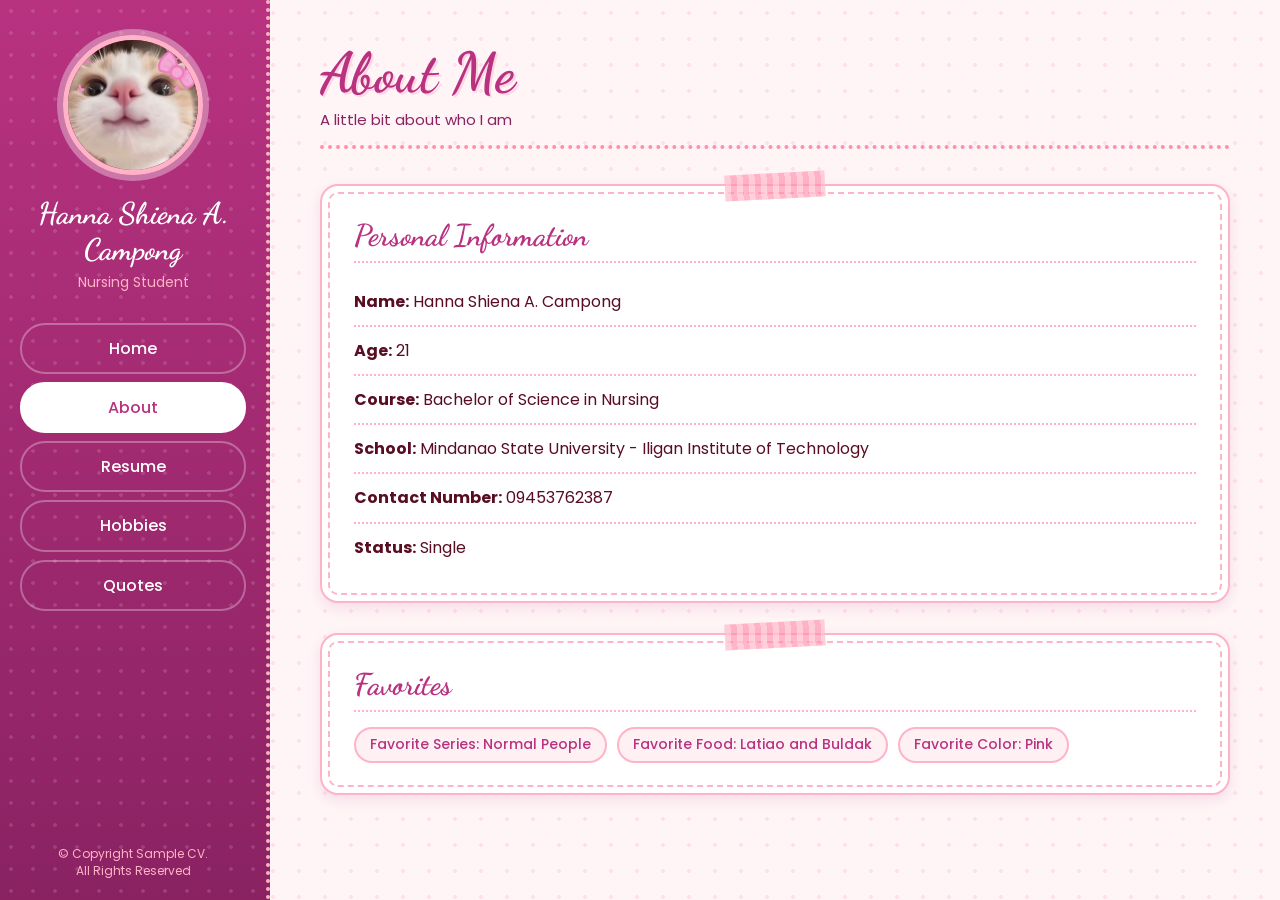
==== about.html @ f399fe33 "Add files via upload" ====
<!DOCTYPE html>
<html>
<head>
    <meta name="viewport" content="width=device-width, initial-scale=1">
    <title>Sample CV - About Me</title>
    <link rel="stylesheet" type="text/css" href="style.css" media="screen">
</head>
<body>
    <div class="layout">

        <aside class="sidebar">
            <img class="avatar" src="cat.jpg" alt="Profile picture">
            <p class="name">Hanna Shiena A. Campong</p>
            <p class="role">Nursing Student</p>

            <nav>
                <a href="index.html">Home</a>
                <a class="active" href="about.html">About</a>
                <a href="resume.html">Resume</a>
                <a href="services.html">Hobbies</a>
                <a href="testimonials.html">Quotes</a>
            </nav>

            <div class="side-footer">
                © Copyright Sample CV.<br>All Rights Reserved
            </div>
        </aside>

        <main class="main">
            <div class="page-banner">
                <h1>About Me</h1>
                <p class="subtitle">A little bit about who I am</p>
            </div>

            <div class="panel">
                <h2>Personal Information</h2>

                <div class="info-row">
                    <p><strong>Name:</strong> Hanna Shiena A. Campong</p>
                </div>

                <div class="info-row">
                    <p><strong>Age:</strong> 21</p>
                </div>

                <div class="info-row">
                    <p><strong>Course:</strong> Bachelor of Science in Nursing</p>
                </div>

                <div class="info-row">
                    <p><strong>School:</strong> Mindanao State University - Iligan Institute of Technology</p>
                </div>

                <div class="info-row">
                    <p><strong>Contact Number:</strong> 09453762387</p>
                </div>

                <div class="info-row">
                    <p><strong>Status:</strong> Single</p>
                </div>
            </div>

            <div class="panel">
                <h2>Favorites</h2>
                <div class="tags">
                    <span class="tag">Favorite Series: Normal People</span>
                    <span class="tag">Favorite Food: Latiao and Buldak</span>
                    <span class="tag">Favorite Color: Pink</span>
                </div>
            </div>
        </main>

    </div>
</body>
</html>
---- style.css ----
/* Fonts: Dancing Script for titles, Poppins for everything else */
@import url('https://fonts.googleapis.com/css2?family=Dancing+Script:wght@600;700&family=Poppins:wght@300;400;500;600&display=swap');

/* ---------- Colors (change these to recolor the whole site) ---------- */
:root {
    --pink-light: #fff0f3;
    --pink: #ffb3c6;
    --pink-deep: #ff8fab;
    --berry: #b83280;
    --dark-berry: #8a2262;
    --wine: #590d22;
}

/* ---------- Page ---------- */
body {
    background-color: #fff5f7;
    background-image: radial-gradient(#ffe0ea 2px, transparent 2px);
    background-size: 26px 26px;
    background-attachment: fixed;
    font-family: 'Poppins', sans-serif;
    color: var(--wine);
    margin: 0;
    line-height: 1.7;
    scrollbar-color: var(--pink-deep) var(--pink-light);
}

::selection {
    background: var(--pink);
    color: var(--wine);
}

/* ---------- Layout: sidebar + main ---------- */
.layout {
    display: flex;
    min-height: 100vh;
}

.sidebar {
    width: 270px;
    flex-shrink: 0;
    box-sizing: border-box;
    position: sticky;
    top: 0;
    height: 100vh;
    display: flex;
    flex-direction: column;
    align-items: center;
    padding: 35px 20px 20px 20px;
    background-image:
        radial-gradient(rgba(255, 255, 255, 0.13) 2px, transparent 2px),
        linear-gradient(180deg, var(--berry), var(--dark-berry));
    background-size: 22px 22px, 100% 100%;
    border-right: 4px dotted var(--pink);
    color: white;
    text-align: center;
}

.main {
    flex: 1;
    min-width: 0;
    padding: 40px 50px;
}

/* ---------- Sidebar content ---------- */
.sidebar .avatar {
    width: 130px;
    height: 130px;
    object-fit: cover;
    border-radius: 50%;
    border: 5px solid var(--pink);
    box-shadow: 0 0 0 6px rgba(255, 255, 255, 0.35);
}

.sidebar .name {
    font-family: 'Dancing Script', cursive;
    font-size: 30px;
    font-weight: 700;
    margin: 20px 0 0 0;
    line-height: 1.2;
}

.sidebar .role {
    font-size: 14px;
    color: var(--pink);
    margin: 4px 0 0 0;
}

.sidebar nav {
    display: flex;
    flex-direction: column;
    gap: 8px;
    width: 100%;
    margin-top: 28px;
}

.sidebar nav a {
    color: white;
    text-decoration: none;
    padding: 10px 18px;
    border-radius: 25px;
    font-weight: 500;
    text-align: center;
    border: 2px solid rgba(255, 255, 255, 0.3);
}

.sidebar nav a:hover {
    background: rgba(255, 255, 255, 0.2);
}

.sidebar nav a.active {
    background: white;
    color: var(--berry);
    border-color: white;
}

.side-footer {
    margin-top: auto;
    font-size: 12px;
    color: var(--pink);
    line-height: 1.4;
}

/* ---------- Page banner (title area) ---------- */
.page-banner {
    border-bottom: 4px dotted var(--pink-deep);
    padding-bottom: 12px;
    margin-bottom: 35px;
}

.page-banner h1 {
    font-family: 'Dancing Script', cursive;
    font-size: 56px;
    color: var(--berry);
    margin: 0;
    line-height: 1.2;
    text-shadow: 2px 2px 0 #ffd6e4;
}

.page-banner .subtitle {
    margin: 0;
    color: var(--dark-berry);
    font-size: 15px;
}

/* ---------- Panels (stitched cards with washi tape) ---------- */
.panel {
    position: relative;
    background: white;
    border: 2px solid var(--pink);
    border-radius: 18px;
    padding: 30px 32px;
    margin-bottom: 30px;
    box-shadow: 0 5px 14px rgba(184, 50, 128, 0.12);
    outline: 2px dashed var(--pink);
    outline-offset: -10px;
}

/* the little tape strip on top */
.panel::before {
    content: "";
    position: absolute;
    top: -13px;
    left: 50%;
    width: 100px;
    height: 26px;
    background-color: rgba(255, 143, 171, 0.65);
    background-image: repeating-linear-gradient(
        90deg,
        rgba(255, 255, 255, 0.35) 0 6px,
        transparent 6px 12px
    );
    transform: translateX(-50%) rotate(-3deg);
}

.panel h2 {
    font-family: 'Dancing Script', cursive;
    font-size: 30px;
    font-weight: 700;
    color: var(--berry);
    margin: 0 0 15px 0;
    padding-bottom: 6px;
    border-bottom: 2px dotted var(--pink);
    line-height: 1.3;
}

.panel p { margin: 0 0 10px 0; }

/* two panels side by side */
.grid-2 {
    display: grid;
    grid-template-columns: 1fr 1fr;
    gap: 30px;
    margin-bottom: 30px;
}

.grid-2 .panel { margin-bottom: 0; }

/* ---------- Home: intro ---------- */
.intro-text {
    font-size: 18px;
}

/* ---------- Photo album: polaroids (home) ---------- */
.album {
    display: grid;
    grid-template-columns: repeat(3, 1fr);
    gap: 25px;
    padding: 10px 5px;
}

.album img {
    width: 100%;
    aspect-ratio: 1 / 1;
    box-sizing: border-box;
    object-fit: cover;
    display: block;
    background: white;
    padding: 10px 10px 36px 10px;
    border: 1px solid var(--pink);
    box-shadow: 0 5px 12px rgba(184, 50, 128, 0.2);
    transform: rotate(-2deg);
}

.album img:nth-child(even) {
    transform: rotate(2deg);
}

/* ---------- Buttons ---------- */
.btn {
    display: inline-block;
    background: var(--berry);
    color: white;
    text-decoration: none;
    padding: 10px 24px;
    border-radius: 25px;
    font-weight: 500;
    margin: 6px 6px 0 0;
    border: 2px solid var(--berry);
}

.btn:hover {
    background: var(--dark-berry);
    border-color: var(--dark-berry);
}

.btn.outline {
    background: white;
    color: var(--berry);
}

.btn.outline:hover {
    background: var(--pink-light);
}

/* ---------- Tags ---------- */
.tags {
    display: flex;
    flex-wrap: wrap;
    gap: 10px;
}

.tag {
    background: var(--pink-light);
    border: 2px solid var(--pink);
    color: var(--berry);
    padding: 4px 14px;
    border-radius: 20px;
    font-size: 14px;
    font-weight: 500;
}

/* ---------- Card grid (hobbies) ---------- */
.card-grid {
    display: grid;
    grid-template-columns: repeat(auto-fit, minmax(220px, 1fr));
    gap: 25px;
}

.card {
    background: white;
    border: 2px dashed var(--pink-deep);
    border-radius: 20px;
    padding: 26px 22px;
    text-align: center;
    box-shadow: 0 5px 14px rgba(184, 50, 128, 0.1);
}

.card h3 {
    font-family: 'Dancing Script', cursive;
    color: var(--berry);
    font-size: 26px;
    line-height: 1.2;
    margin: 0 0 8px 0;
}

.card p {
    margin: 0;
    font-size: 14px;
}

/* ---------- Timeline (resume) ---------- */
.timeline {
    border-left: 3px dotted var(--pink-deep);
    margin-left: 6px;
    padding-left: 22px;
}

.timeline-item {
    position: relative;
    margin-bottom: 18px;
}

.timeline-item::before {
    content: "";
    position: absolute;
    left: -31px;
    top: 8px;
    width: 13px;
    height: 13px;
    background: var(--berry);
    border-radius: 50%;
    border: 3px solid white;
}

.timeline-item p { margin: 0; }
.timeline-item .date { font-size: 14px; color: var(--berry); }

.skill-list {
    margin: 0;
    padding-left: 20px;
}

.skill-list li { margin-bottom: 8px; }

/* ---------- Info rows (about) ---------- */
.info-row {
    padding: 10px 0;
    border-bottom: 2px dotted var(--pink);
}

.info-row:last-child { border-bottom: none; }
.info-row p { margin: 0; }

/* ---------- Quotes (testimonials) ---------- */
blockquote {
    position: relative;
    background: var(--pink-light);
    border: 2px solid var(--pink);
    border-radius: 18px;
    padding: 20px 25px 20px 60px;
    margin: 0 0 20px 0;
    font-style: italic;
}

blockquote::before {
    content: "“";
    position: absolute;
    top: 4px;
    left: 16px;
    font-family: 'Dancing Script', cursive;
    font-size: 64px;
    line-height: 1;
    color: var(--pink-deep);
}

blockquote:last-child { margin-bottom: 0; }

blockquote .author {
    display: block;
    margin-top: 10px;
    font-style: normal;
    font-weight: 600;
    color: var(--berry);
}



/* ---------- Phones and small screens ---------- */
@media (max-width: 800px) {
    .layout { flex-direction: column; }

    .sidebar {
        width: 100%;
        height: auto;
        position: static;
        padding: 25px 15px;
        border-right: none;
        border-bottom: 4px dotted var(--pink);
    }

    .sidebar nav {
        flex-direction: row;
        flex-wrap: wrap;
        justify-content: center;
    }

    .side-footer { margin-top: 20px; }

    .main { padding: 30px 20px; }

    .page-banner h1 { font-size: 42px; }

    .grid-2 { grid-template-columns: 1fr; }
    .album { grid-template-columns: repeat(2, 1fr); }
}
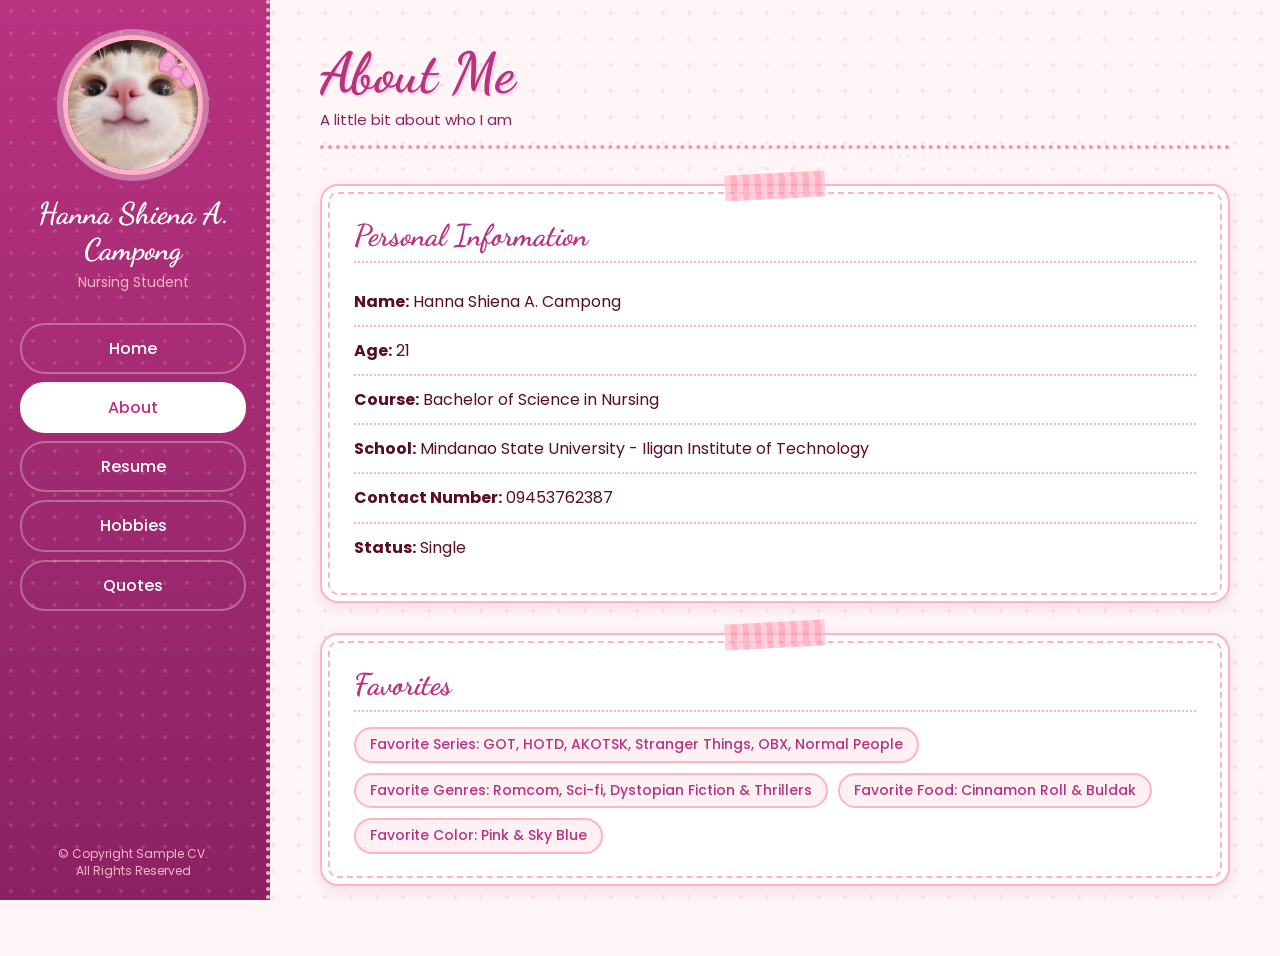
==== commit 7d1efbf5: "Update about.html" ====
--- a/about.html
+++ b/about.html
@@ -63,13 +63,14 @@
             <div class="panel">
                 <h2>Favorites</h2>
                 <div class="tags">
-                    <span class="tag">Favorite Series: Normal People</span>
-                    <span class="tag">Favorite Food: Latiao and Buldak</span>
-                    <span class="tag">Favorite Color: Pink</span>
+                    <span class="tag">Favorite Series: GOT, HOTD, AKOTSK, Stranger Things, OBX, Normal People</span>
+                    <span class="tag">Favorite Genres: Romcom, Sci-fi, Dystopian Fiction & Thrillers </span>
+                    <span class="tag">Favorite Food: Cinnamon Roll & Buldak</span>
+                    <span class="tag">Favorite Color: Pink & Sky Blue</span>
                 </div>
             </div>
         </main>
 
     </div>
 </body>
-</html>+</html>
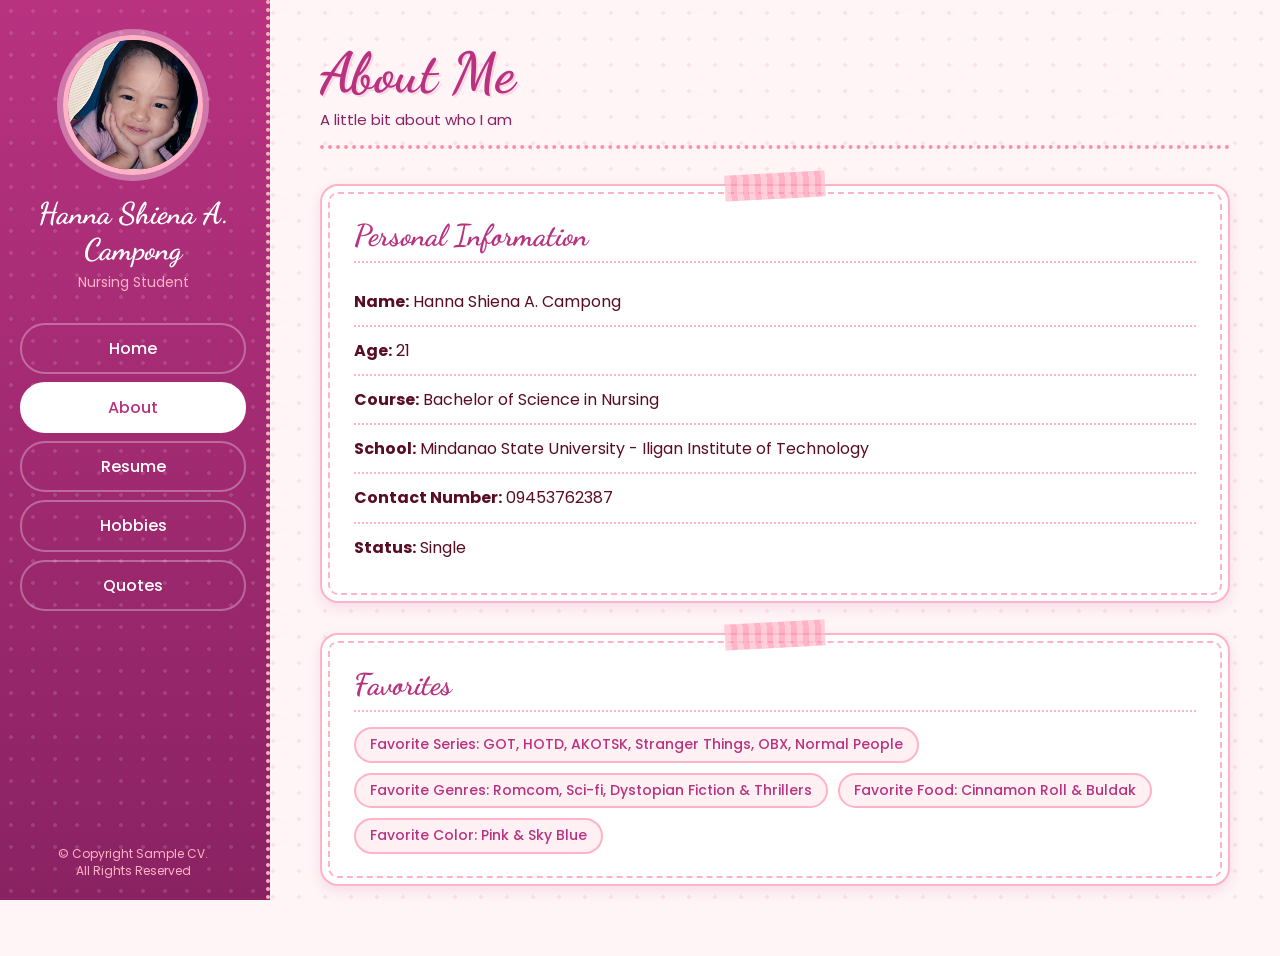
==== commit 8be8bcc9: "Update about.html" ====
--- a/about.html
+++ b/about.html
@@ -9,7 +9,7 @@
     <div class="layout">
 
         <aside class="sidebar">
-            <img class="avatar" src="cat.jpg" alt="Profile picture">
+            <img class="avatar" src="shienadp.jpg" alt="Profile picture">
             <p class="name">Hanna Shiena A. Campong</p>
             <p class="role">Nursing Student</p>
 
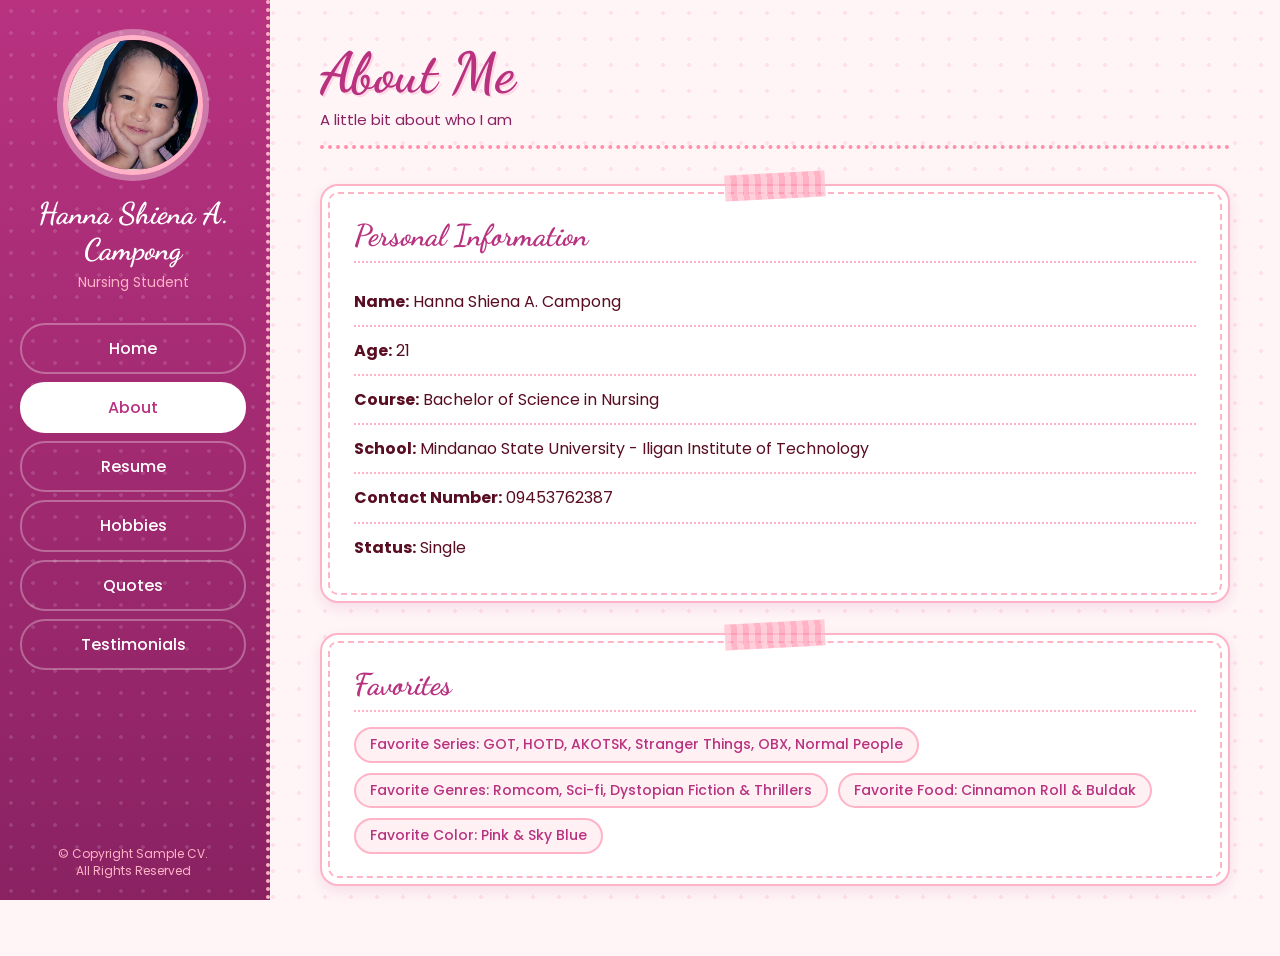
==== commit ec2a23a7: "Update about.html edited nav bar" ====
--- a/about.html
+++ b/about.html
@@ -18,7 +18,8 @@
                 <a class="active" href="about.html">About</a>
                 <a href="resume.html">Resume</a>
                 <a href="services.html">Hobbies</a>
-                <a href="testimonials.html">Quotes</a>
+                <a href="quotes.html">Quotes</a>
+                <a href="testimonials.html">Testimonials</a>
             </nav>
 
             <div class="side-footer">
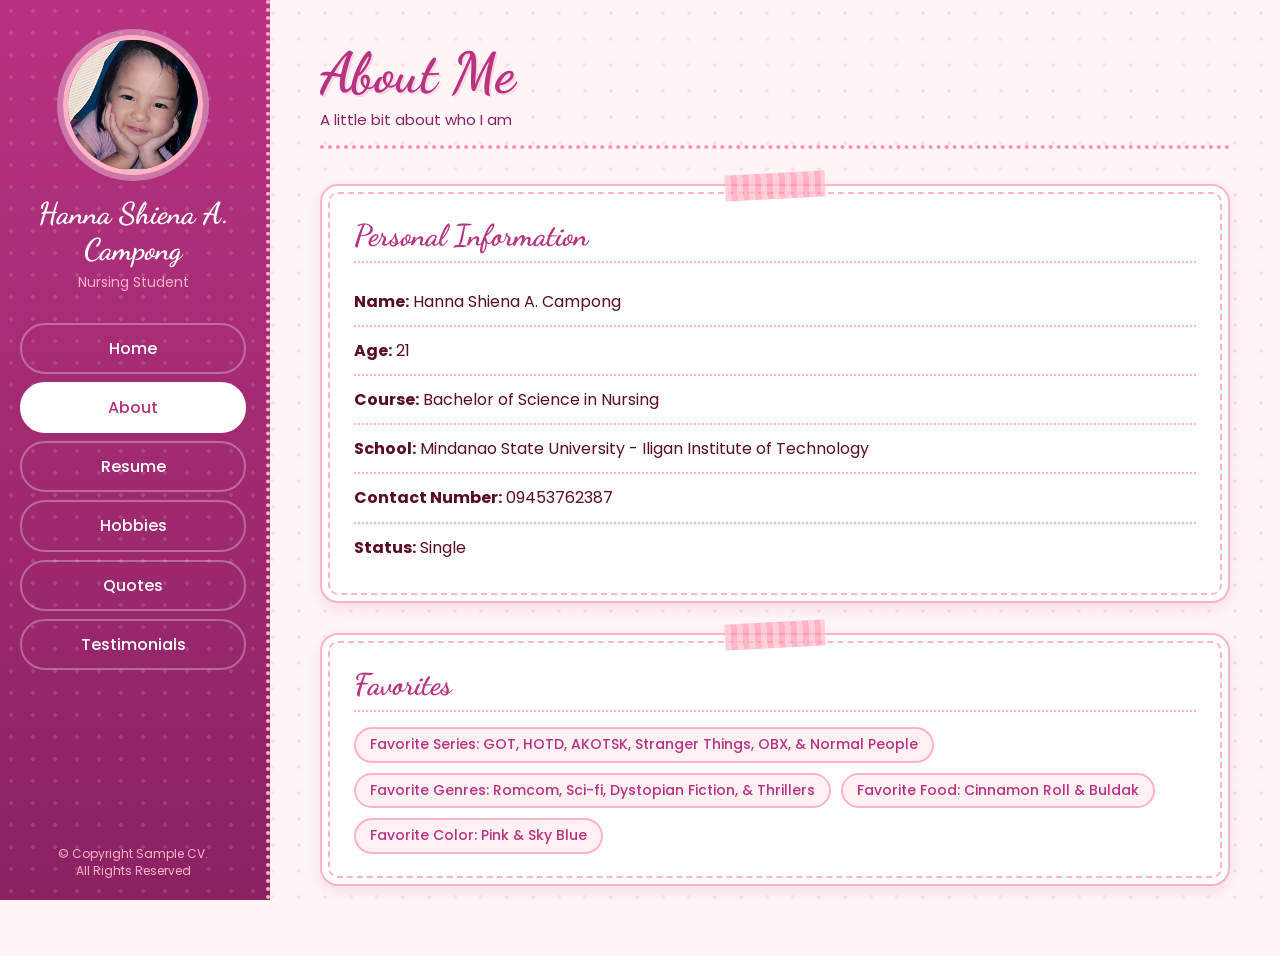
==== commit 2874ef47: "Update about.html" ====
--- a/about.html
+++ b/about.html
@@ -64,8 +64,8 @@
             <div class="panel">
                 <h2>Favorites</h2>
                 <div class="tags">
-                    <span class="tag">Favorite Series: GOT, HOTD, AKOTSK, Stranger Things, OBX, Normal People</span>
-                    <span class="tag">Favorite Genres: Romcom, Sci-fi, Dystopian Fiction & Thrillers </span>
+                    <span class="tag">Favorite Series: GOT, HOTD, AKOTSK, Stranger Things, OBX, & Normal People</span>
+                    <span class="tag">Favorite Genres: Romcom, Sci-fi, Dystopian Fiction, & Thrillers </span>
                     <span class="tag">Favorite Food: Cinnamon Roll & Buldak</span>
                     <span class="tag">Favorite Color: Pink & Sky Blue</span>
                 </div>
--- a/style.css
+++ b/style.css
@@ -373,7 +373,39 @@
     color: var(--berry);
 }
 
-
+/* ---------- Testimonials from other people ---------- */
+.testimonial-grid {
+    display: grid;
+    grid-template-columns: repeat(3, 1fr);
+    gap: 20px;
+}
+
+.testimonial-card {
+    background: var(--pink-light);
+    border: 2px solid var(--pink);
+    border-radius: 16px;
+    padding: 20px 22px;
+}
+
+.testimonial-card .label {
+    display: block;
+    font-family: 'Dancing Script', cursive;
+    font-size: 22px;
+    color: var(--pink-deep);
+    margin-bottom: 10px;
+}
+
+.testimonial-card p {
+    margin: 0 0 14px 0;
+    font-style: italic;
+}
+
+.testimonial-card .relation {
+    display: block;
+    font-size: 13px;
+    color: var(--dark-berry);
+    font-weight: 400;
+}
 
 /* ---------- Phones and small screens ---------- */
 @media (max-width: 800px) {
@@ -402,4 +434,4 @@
 
     .grid-2 { grid-template-columns: 1fr; }
     .album { grid-template-columns: repeat(2, 1fr); }
-}+}
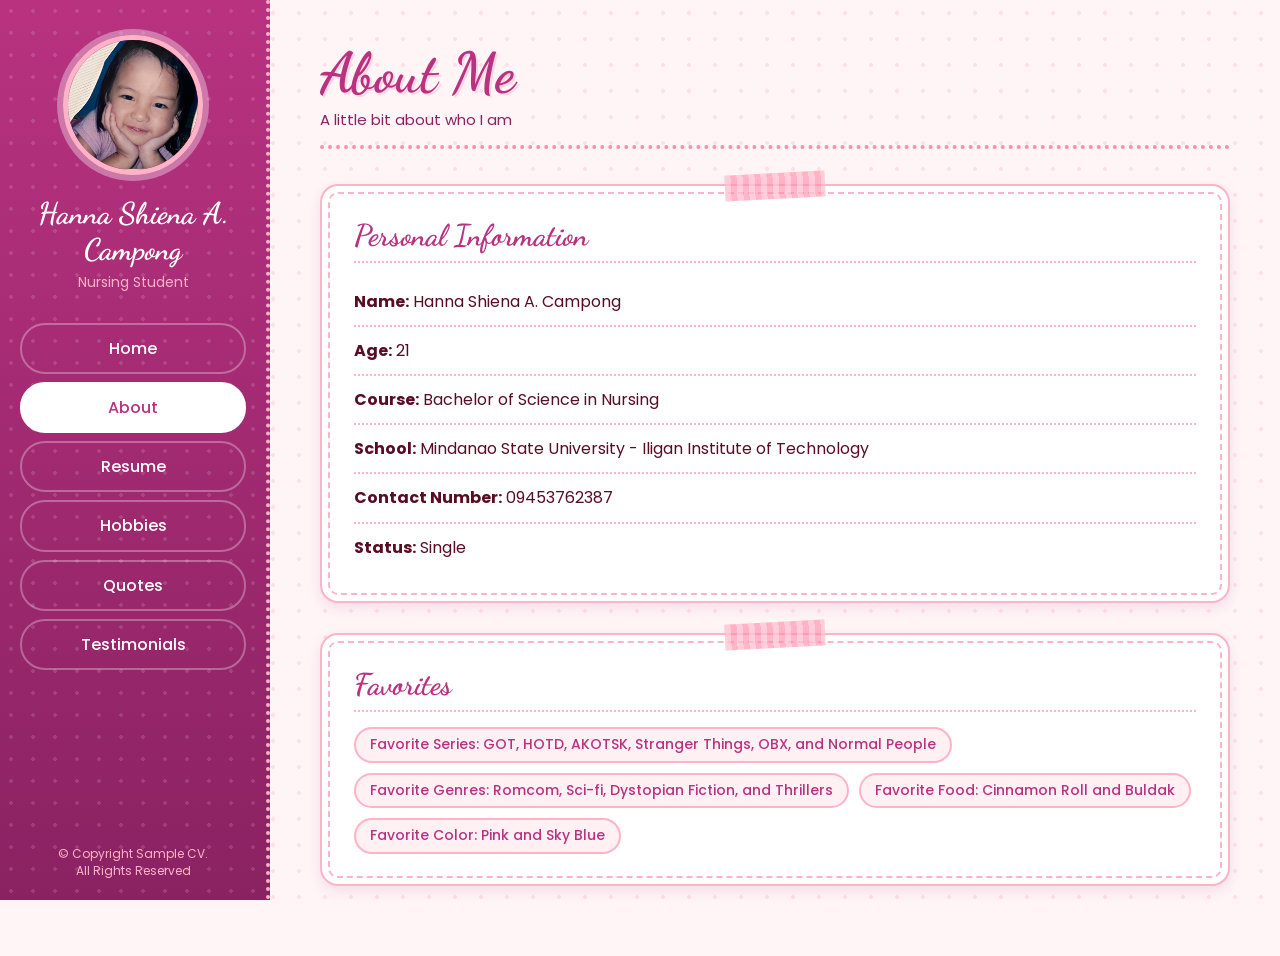
==== commit 63764185: "Update about.html" ====
--- a/about.html
+++ b/about.html
@@ -64,10 +64,10 @@
             <div class="panel">
                 <h2>Favorites</h2>
                 <div class="tags">
-                    <span class="tag">Favorite Series: GOT, HOTD, AKOTSK, Stranger Things, OBX, & Normal People</span>
-                    <span class="tag">Favorite Genres: Romcom, Sci-fi, Dystopian Fiction, & Thrillers </span>
-                    <span class="tag">Favorite Food: Cinnamon Roll & Buldak</span>
-                    <span class="tag">Favorite Color: Pink & Sky Blue</span>
+                    <span class="tag">Favorite Series: GOT, HOTD, AKOTSK, Stranger Things, OBX, and Normal People</span>
+                    <span class="tag">Favorite Genres: Romcom, Sci-fi, Dystopian Fiction, and Thrillers </span>
+                    <span class="tag">Favorite Food: Cinnamon Roll and Buldak</span>
+                    <span class="tag">Favorite Color: Pink and Sky Blue</span>
                 </div>
             </div>
         </main>
